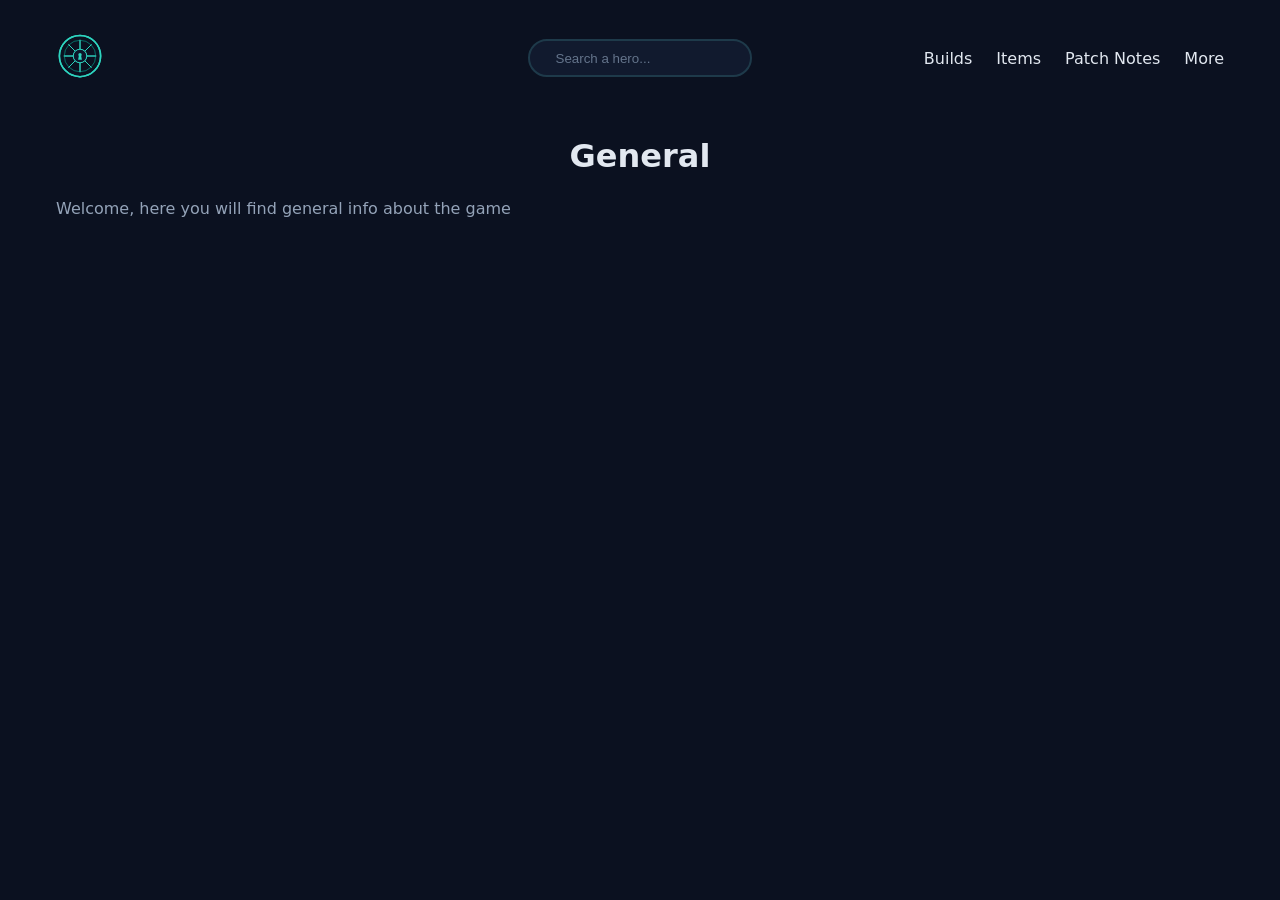
==== general.html @ 89ccbe40 "Add general page and card-grid class" ====
<!DOCTYPE html>
<html lang="en">

<head>
    <meta charset="UTF-8">
    <meta name="viewport" content="width=device-width, initial-scale=1.0">
    <title>General | Deadlock Web</title>
    <link rel="stylesheet" href="style.css">
</head>

<body>
    <header>
        <a href="index.html">
            <img src="images/logo.svg" alt="Logo of Deadlock Web">
        </a>
        <input type="search" placeholder="Search a hero..." aria-label="Hero finder">
        <nav>
            <a href="#">Builds</a>
            <a href="#">Items</a>
            <a href="#">Patch Notes</a>
            <a href="#">More</a>
        </nav>
    </header>
    <main>
        <h1>General</h1>
        <p>Welcome, here you will find general info about the game</p>
    </main>
</body>
---- style.css ----
* {
    box-sizing: border-box;
}

body {
    margin: 0;
    font-family: system-ui, -apple-system, BlinkMacSystemFont, 'Segoe UI', Roboto, Oxygen, Ubuntu, Cantarell, 'Open Sans', 'Helvetica Neue', sans-serif;
    background-color: #0b1120;
    color: #e2e8f0;
    padding: 1rem;
}

p {
    color: #94a3b8;
    margin: 0;
    line-height: 1.5;
}

h1 {
    text-align: center; /* NUEVO: centra el título de las páginas internas */
}

h2 {
    margin: 0;
}

header {
    display: grid;
    grid-template-columns: 1fr auto 1fr;
    align-items: center;
    padding: 1rem;
    max-width: 1200px;
    margin: 0 auto;
}

a {
    color: inherit;
    text-decoration: none;
}

header img {
    height: 48px;
}

/* CAMBIO: main solo conserva lo que sirve para todas las páginas */
main {
    max-width: 1200px;
    margin: 0 auto;
    padding: 1rem;
}

/* CAMBIO: la cuadrícula de tres columnas pasa a su propia clase */
.card-grid {
    display: grid;
    grid-template-columns: repeat(3, 1fr);
    gap: 1rem;
}

/* CAMBIO: la clase va primero (es el contenedor) y se quitó del final */
.card-grid a {
    background-color: #111a2e;
    border: 2px solid #1e3a4a;
    border-radius: 1rem;
    padding: 1rem;
    transition: border 0.2s, background-color 0.2s;
    display: flex;
    flex-direction: column;
    gap: 1rem;
}

.card-grid a span {
    color: #2dd4bf;
    display: inline-block;
    padding: 0.4rem 1.2rem;
    border: 1px solid #2dd4bf;
    border-radius: 999px;
    font-weight: 600;
    margin-top: auto;
    align-self: flex-start;
    transition: background-color 0.2s, color 0.2s;
}

.card-grid a:hover {
    background-color: #14263a;
    border: 2px solid #2dd4bf;
}

.card-grid a:hover span {
    background-color: #2dd4bf;
    color: #0b1120;
}

nav {
    display: flex;
    gap: 1.5rem;
    justify-self: end;
}

input {
    background-color: #111a2e;
    color: #e2e8f0;
    border: 2px solid #1e3a4a;
    border-radius: 999px;
    padding: 0.6rem 1.6rem;
}

input::placeholder {
    color: #64748b;
}

input:focus {
    border-color: #2dd4bf;
    outline: none;
}

@media (max-width: 700px) {
    /* CAMBIO: ahora la cuadrícula vive en .card-grid, no en main */
    .card-grid {
        grid-template-columns: 1fr;
    }

    header {
        grid-template-columns: 1fr;
        justify-items: center;
        gap: 1rem;
    }

    nav {
        justify-self: center;
        flex-wrap: wrap;
    }
}
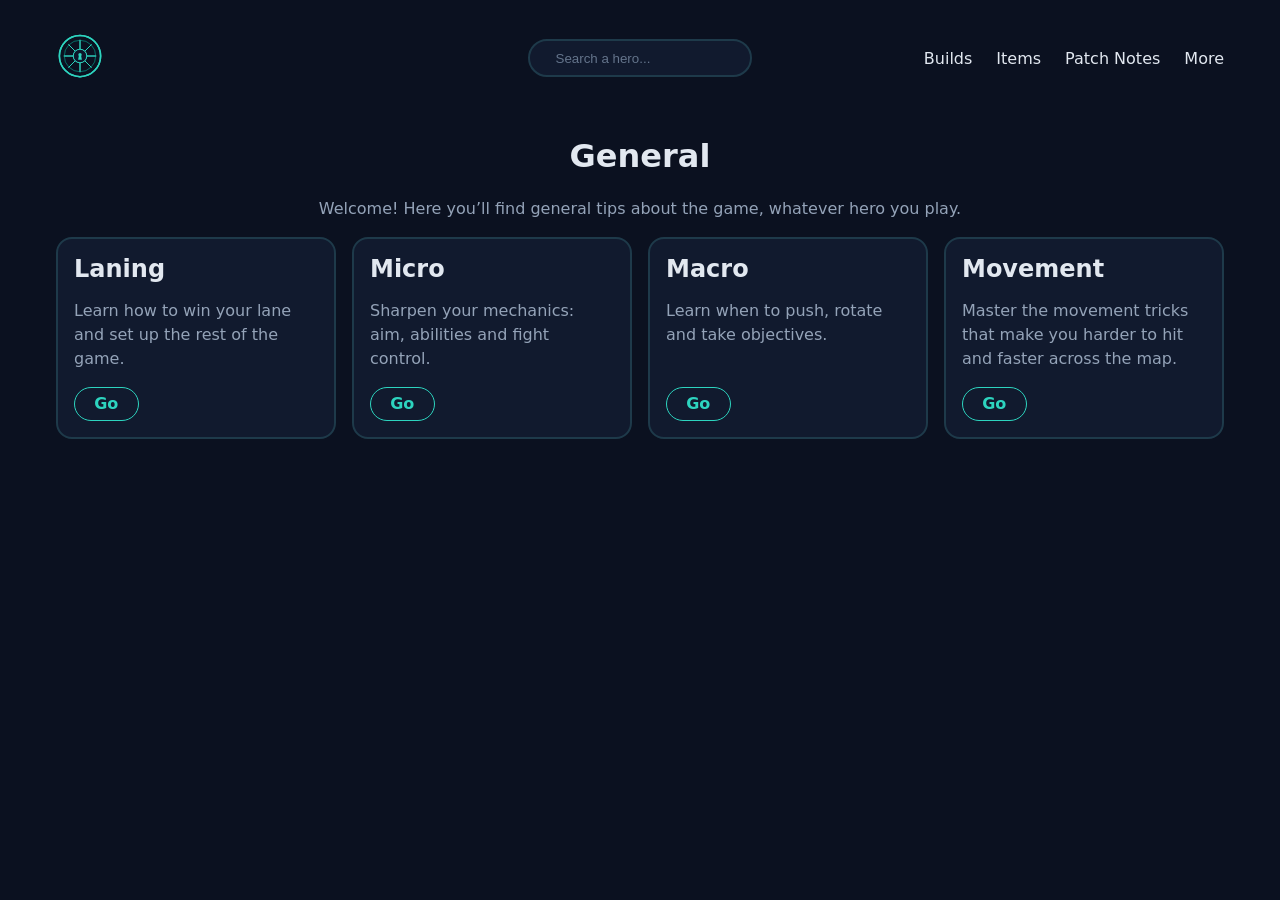
==== commit 45060cfb: "Add topic cards to general page" ====
--- a/general.html
+++ b/general.html
@@ -23,6 +23,29 @@
     </header>
     <main>
         <h1>General</h1>
-        <p>Welcome, here you will find general info about the game</p>
+        <p class="intro">Welcome! Here you’ll find general tips about the game, whatever hero you play.</p>
+        <div class="card-grid four-columns">
+            <a href="#">
+                <h2>Laning</h2>
+                <p>Learn how to win your lane and set up the rest of the game.</p>
+                <span>Go</span>
+            </a>
+            <a href="#">
+                <h2>Micro</h2>
+                <p>Sharpen your mechanics: aim, abilities and fight control.</p>
+                <span>Go</span>
+            </a>
+            <a href="#">
+                <h2>Macro</h2>
+                <p>Learn when to push, rotate and take objectives.</p>
+                <span>Go</span>
+            </a>
+            <a href="#">
+                <h2>Movement</h2>
+                <p>Master the movement tricks that make you harder to hit and faster across the map.</p>
+                <span>Go</span>
+            </a>
+        </div>
     </main>
-</body>+</body>
+</html>
--- a/style.css
+++ b/style.css
@@ -17,7 +17,7 @@
 }
 
 h1 {
-    text-align: center; /* NUEVO: centra el título de las páginas internas */
+    text-align: center;
 }
 
 h2 {
@@ -42,21 +42,18 @@
     height: 48px;
 }
 
-/* CAMBIO: main solo conserva lo que sirve para todas las páginas */
 main {
     max-width: 1200px;
     margin: 0 auto;
     padding: 1rem;
 }
 
-/* CAMBIO: la cuadrícula de tres columnas pasa a su propia clase */
 .card-grid {
     display: grid;
     grid-template-columns: repeat(3, 1fr);
     gap: 1rem;
 }
 
-/* CAMBIO: la clase va primero (es el contenedor) y se quitó del final */
 .card-grid a {
     background-color: #111a2e;
     border: 2px solid #1e3a4a;
@@ -113,8 +110,16 @@
     outline: none;
 }
 
+.intro {
+    margin-bottom: 1rem;
+    text-align: center;
+}
+
+.four-columns {
+    grid-template-columns: repeat(4, 1fr);
+}
+
 @media (max-width: 700px) {
-    /* CAMBIO: ahora la cuadrícula vive en .card-grid, no en main */
     .card-grid {
         grid-template-columns: 1fr;
     }
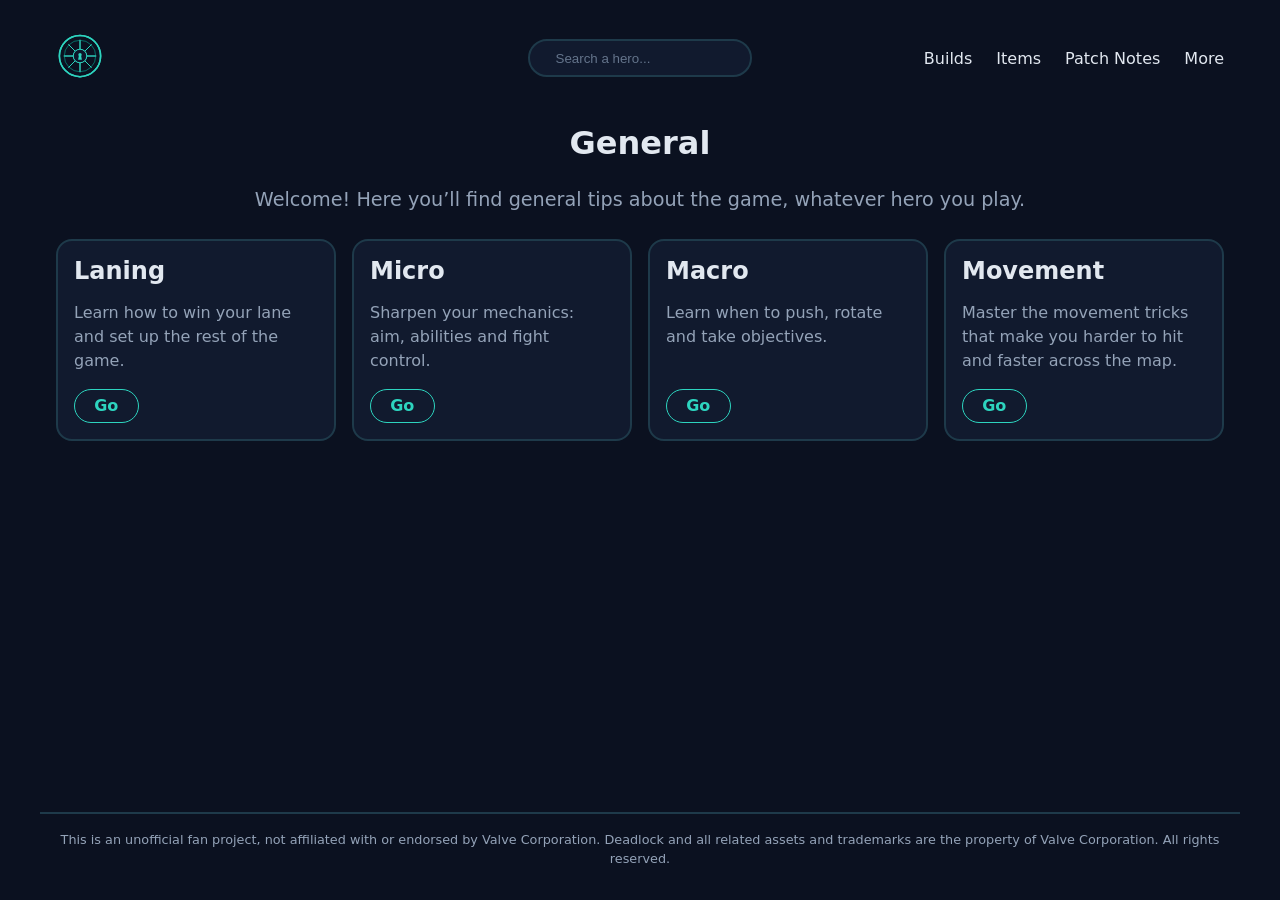
==== commit 8f8edf2d: "Add footer disclaimer and sticky footer" ====
--- a/general.html
+++ b/general.html
@@ -47,5 +47,8 @@
             </a>
         </div>
     </main>
+    <footer>
+        <p class="disclaimer">This is an unofficial fan project, not affiliated with or endorsed by Valve Corporation. Deadlock and all related assets and trademarks are the property of Valve Corporation. All rights reserved.</p>
+    </footer>
 </body>
 </html>
--- a/style.css
+++ b/style.css
@@ -8,6 +8,9 @@
     background-color: #0b1120;
     color: #e2e8f0;
     padding: 1rem;
+    display: flex;
+    flex-direction: column;
+    min-height: 100vh;
 }
 
 p {
@@ -18,6 +21,7 @@
 
 h1 {
     text-align: center;
+    margin: 0.5rem 0 1.5rem;
 }
 
 h2 {
@@ -31,6 +35,7 @@
     padding: 1rem;
     max-width: 1200px;
     margin: 0 auto;
+    width: 100%;
 }
 
 a {
@@ -46,12 +51,15 @@
     max-width: 1200px;
     margin: 0 auto;
     padding: 1rem;
+    flex: 1;
+    width: 100%;
 }
 
 .card-grid {
     display: grid;
     grid-template-columns: repeat(3, 1fr);
     gap: 1rem;
+    align-content: start;
 }
 
 .card-grid a {
@@ -111,12 +119,26 @@
 }
 
 .intro {
-    margin-bottom: 1rem;
     text-align: center;
+    font-size: 1.2rem;
+    margin-bottom: 1.5rem;
 }
 
 .four-columns {
     grid-template-columns: repeat(4, 1fr);
+}
+
+footer {
+    max-width: 1200px;
+    margin: 2rem auto 0;
+    padding: 1rem;
+    border-top: 2px solid #1e3a4a;
+    width: 100%;
+}
+
+.disclaimer {
+    text-align: center;
+    font-size: 0.8rem;
 }
 
 @media (max-width: 700px) {
